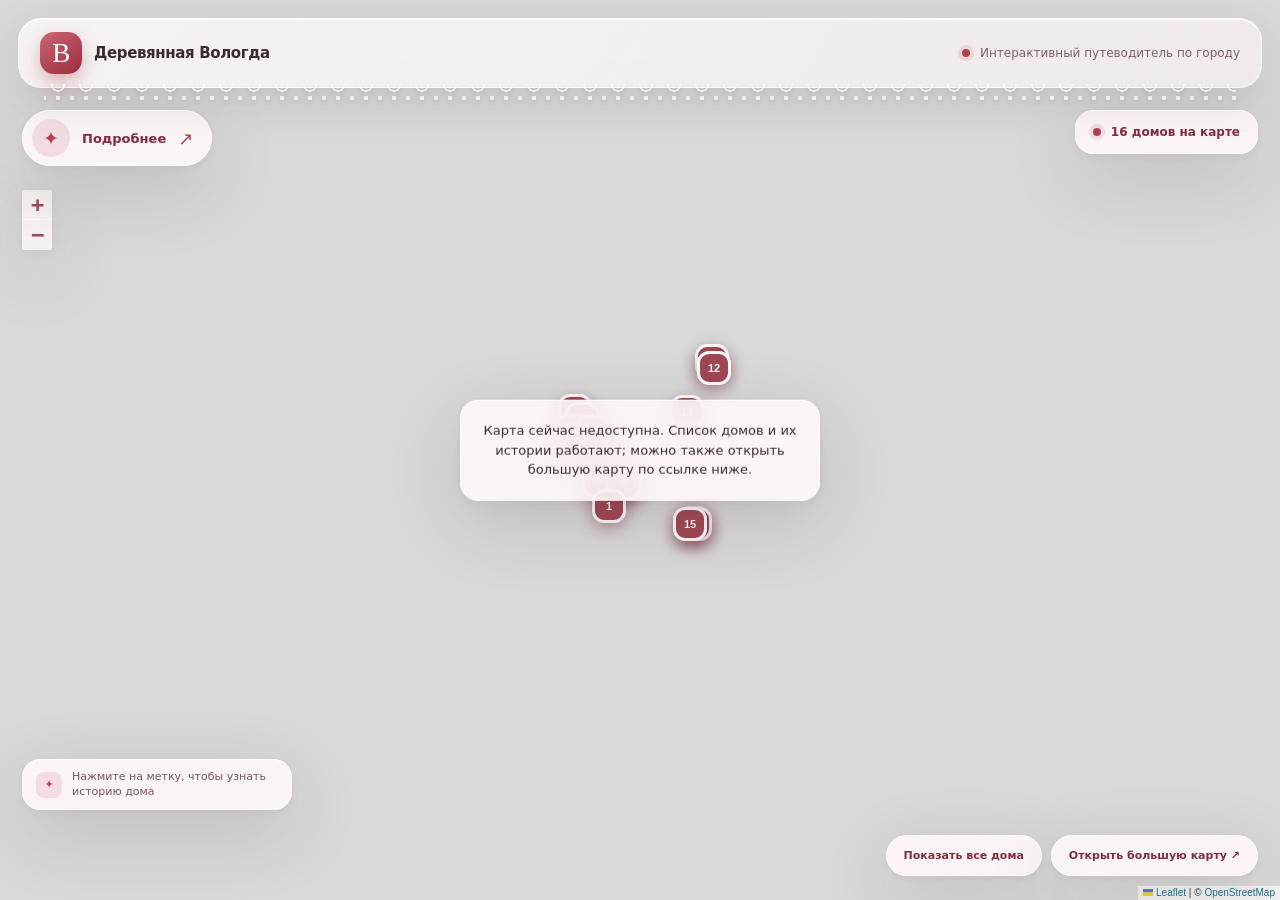
==== index.html @ dd6b36cb "Add index.html" ====
<!doctype html>
<html lang="ru">
<head>
  <meta charset="utf-8">
  <meta name="viewport" content="width=device-width, initial-scale=1">
  <meta name="theme-color" content="#f8eeee">
  <meta name="description" content="Интерактивная карта деревянных домов Вологды с историями и уличными панорамами.">
  <title>Деревянная Вологда — карта домов</title>
  <link rel="stylesheet" href="assets/leaflet.css">
  <link rel="stylesheet" href="styles.css">
  <script src="assets/leaflet.js" defer></script>
  <script src="app.js" defer></script>
</head>
<body>
  <header class="site-header">
    <div class="brand"><span class="brand-symbol" aria-hidden="true">В</span><span>Деревянная Вологда</span></div>
    <div class="header-note"><span class="header-dot"></span> Интерактивный путеводитель по городу</div>
  </header>

  <main class="content">
    <aside class="sidebar" id="sidebar" aria-hidden="true" inert>
      <button class="sidebar-close" id="sidebar-close" type="button" aria-label="Закрыть панель">×</button>
      <div class="sidebar-top">
        <p class="eyebrow"><span class="eyebrow-line"></span> Атлас деревянной архитектуры <span class="edition">01 / Вологда</span></p>
        <h1>Город, который <em>помнит.</em></h1>
        <p class="intro">Резные фасады, тихие улицы и истории за дверями. Исследуйте деревянную Вологду в своём темпе.</p>
        <div class="hero-stats"><div><strong>16</strong><span>зданий</span></div><div><strong id="street-count">0</strong><span>улиц</span></div><div><strong>1</strong><span>город</span></div></div>
        <div class="controls-caption">Найдите место</div>
        <div class="search-wrap">
          <label class="sr-only" for="house-search">Поиск по дому или адресу</label>
          <svg aria-hidden="true" viewBox="0 0 24 24" width="19" height="19"><circle cx="10.8" cy="10.8" r="6.5"/><path d="m16 16 4.5 4.5"/></svg>
          <input id="house-search" type="search" placeholder="Найти дом или улицу" autocomplete="off">
          <kbd>/</kbd>
        </div>
        <div class="filter-row">
          <label class="sr-only" for="street-filter">Фильтр по улице</label>
          <select id="street-filter"><option value="">Все улицы</option></select>
        </div>
        <div class="view-tabs" role="group" aria-label="Показать дома">
          <button id="filter-all" class="view-tab active" type="button" aria-pressed="true">Все дома</button>
          <button id="filter-favorites" class="view-tab" type="button" aria-pressed="false">♡ Избранное <span id="favorite-count">0</span></button>
        </div>
      </div>
      <div class="list-heading"><span>Исследуйте дома</span><span id="house-count">16</span></div>
      <div class="house-list" id="house-list" aria-label="Список деревянных домов"></div>
      <p class="empty-state" id="empty-state" hidden>Ничего не найдено. Измените запрос или фильтры.</p>
      <div class="sidebar-footer"><p>Подборка известных деревянных зданий, а не полный реестр городской застройки. Адреса и истории — по <a href="https://turvologda.ru/museums-and-display-facilities/44/" target="_blank" rel="noopener noreferrer">турпорталу Вологды</a> и другим источникам в карточках домов.</p></div>
    </aside>

    <section class="map-region" aria-label="Карта деревянных домов Вологды">
      <div class="map" id="map"></div>
      <button class="details-toggle" id="details-toggle" type="button" aria-controls="sidebar" aria-expanded="false"><span class="toggle-icon" aria-hidden="true">✦</span><span>Подробнее</span><span class="toggle-arrow" aria-hidden="true">↗</span></button>
      <div class="map-title"><span class="map-title-dot"></span><span id="map-count">16 домов на карте</span></div>
      <div class="map-legend"><span class="legend-mark">✦</span><span>Нажмите на метку, чтобы узнать историю дома</span></div>
      <div class="map-actions">
        <button id="show-all" type="button">Показать все дома</button>
        <a id="open-map" href="https://www.openstreetmap.org/#map=13/59.2235/39.8855" target="_blank" rel="noopener noreferrer">Открыть большую карту ↗</a>
      </div>
      <div class="map-message" id="map-message" role="status" hidden>Карта сейчас недоступна. Список домов и их истории работают; можно также открыть большую карту по ссылке ниже.</div>
    </section>
  </main>

  <dialog class="detail-dialog" id="house-dialog" aria-labelledby="dialog-title">
    <div class="dialog-head">
      <div><p class="dialog-kicker">Деревянная Вологда</p><h2 class="dialog-title" id="dialog-title"></h2><p class="dialog-address" id="dialog-address"></p></div>
      <button class="dialog-close" id="dialog-close" type="button" aria-label="Закрыть окно">×</button>
    </div>
    <iframe class="panorama" id="panorama" title="Уличная панорама рядом с домом"></iframe>
    <div class="dialog-content">
      <p id="dialog-description"></p>
      <button id="dialog-favorite" class="dialog-favorite" type="button" aria-pressed="false">♡ Сохранить в избранное</button>
      <div class="dialog-links"><a id="panorama-link" href="#" target="_blank" rel="noopener noreferrer">Панорама в Яндекс Картах ↗</a><a id="source-link" href="#" target="_blank" rel="noopener noreferrer">Источник информации ↗</a></div>
      <p class="dialog-hint">Панорама показывает ближайшую доступную точку съёмки. Дом может находиться рядом или вне кадра.</p>
    </div>
  </dialog>
</body>
</html>
---- assets/leaflet.css ----
/* required styles */

.leaflet-pane,
.leaflet-tile,
.leaflet-marker-icon,
.leaflet-marker-shadow,
.leaflet-tile-container,
.leaflet-pane > svg,
.leaflet-pane > canvas,
.leaflet-zoom-box,
.leaflet-image-layer,
.leaflet-layer {
	position: absolute;
	left: 0;
	top: 0;
	}
.leaflet-container {
	overflow: hidden;
	}
.leaflet-tile,
.leaflet-marker-icon,
.leaflet-marker-shadow {
	-webkit-user-select: none;
	   -moz-user-select: none;
	        user-select: none;
	  -webkit-user-drag: none;
	}
/* Prevents IE11 from highlighting tiles in blue */
.leaflet-tile::selection {
	background: transparent;
}
/* Safari renders non-retina tile on retina better with this, but Chrome is worse */
.leaflet-safari .leaflet-tile {
	image-rendering: -webkit-optimize-contrast;
	}
/* hack that prevents hw layers "stretching" when loading new tiles */
.leaflet-safari .leaflet-tile-container {
	width: 1600px;
	height: 1600px;
	-webkit-transform-origin: 0 0;
	}
.leaflet-marker-icon,
.leaflet-marker-shadow {
	display: block;
	}
/* .leaflet-container svg: reset svg max-width decleration shipped in Joomla! (joomla.org) 3.x */
/* .leaflet-container img: map is broken in FF if you have max-width: 100% on tiles */
.leaflet-container .leaflet-overlay-pane svg {
	max-width: none !important;
	max-height: none !important;
	}
.leaflet-container .leaflet-marker-pane img,
.leaflet-container .leaflet-shadow-pane img,
.leaflet-container .leaflet-tile-pane img,
.leaflet-container img.leaflet-image-layer,
.leaflet-container .leaflet-tile {
	max-width: none !important;
	max-height: none !important;
	width: auto;
	padding: 0;
	}

.leaflet-container img.leaflet-tile {
	/* See: https://bugs.chromium.org/p/chromium/issues/detail?id=600120 */
	mix-blend-mode: plus-lighter;
}

.leaflet-container.leaflet-touch-zoom {
	-ms-touch-action: pan-x pan-y;
	touch-action: pan-x pan-y;
	}
.leaflet-container.leaflet-touch-drag {
	-ms-touch-action: pinch-zoom;
	/* Fallback for FF which doesn't support pinch-zoom */
	touch-action: none;
	touch-action: pinch-zoom;
}
.leaflet-container.leaflet-touch-drag.leaflet-touch-zoom {
	-ms-touch-action: none;
	touch-action: none;
}
.leaflet-container {
	-webkit-tap-highlight-color: transparent;
}
.leaflet-container a {
	-webkit-tap-highlight-color: rgba(51, 181, 229, 0.4);
}
.leaflet-tile {
	filter: inherit;
	visibility: hidden;
	}
.leaflet-tile-loaded {
	visibility: inherit;
	}
.leaflet-zoom-box {
	width: 0;
	height: 0;
	-moz-box-sizing: border-box;
	     box-sizing: border-box;
	z-index: 800;
	}
/* workaround for https://bugzilla.mozilla.org/show_bug.cgi?id=888319 */
.leaflet-overlay-pane svg {
	-moz-user-select: none;
	}

.leaflet-pane         { z-index: 400; }

.leaflet-tile-pane    { z-index: 200; }
.leaflet-overlay-pane { z-index: 400; }
.leaflet-shadow-pane  { z-index: 500; }
.leaflet-marker-pane  { z-index: 600; }
.leaflet-tooltip-pane   { z-index: 650; }
.leaflet-popup-pane   { z-index: 700; }

.leaflet-map-pane canvas { z-index: 100; }
.leaflet-map-pane svg    { z-index: 200; }

.leaflet-vml-shape {
	width: 1px;
	height: 1px;
	}
.lvml {
	behavior: url(#default#VML);
	display: inline-block;
	position: absolute;
	}


/* control positioning */

.leaflet-control {
	position: relative;
	z-index: 800;
	pointer-events: visiblePainted; /* IE 9-10 doesn't have auto */
	pointer-events: auto;
	}
.leaflet-top,
.leaflet-bottom {
	position: absolute;
	z-index: 1000;
	pointer-events: none;
	}
.leaflet-top {
	top: 0;
	}
.leaflet-right {
	right: 0;
	}
.leaflet-bottom {
	bottom: 0;
	}
.leaflet-left {
	left: 0;
	}
.leaflet-control {
	float: left;
	clear: both;
	}
.leaflet-right .leaflet-control {
	float: right;
	}
.leaflet-top .leaflet-control {
	margin-top: 10px;
	}
.leaflet-bottom .leaflet-control {
	margin-bottom: 10px;
	}
.leaflet-left .leaflet-control {
	margin-left: 10px;
	}
.leaflet-right .leaflet-control {
	margin-right: 10px;
	}


/* zoom and fade animations */

.leaflet-fade-anim .leaflet-popup {
	opacity: 0;
	-webkit-transition: opacity 0.2s linear;
	   -moz-transition: opacity 0.2s linear;
	        transition: opacity 0.2s linear;
	}
.leaflet-fade-anim .leaflet-map-pane .leaflet-popup {
	opacity: 1;
	}
.leaflet-zoom-animated {
	-webkit-transform-origin: 0 0;
	    -ms-transform-origin: 0 0;
	        transform-origin: 0 0;
	}
svg.leaflet-zoom-animated {
	will-change: transform;
}

.leaflet-zoom-anim .leaflet-zoom-animated {
	-webkit-transition: -webkit-transform 0.25s cubic-bezier(0,0,0.25,1);
	   -moz-transition:    -moz-transform 0.25s cubic-bezier(0,0,0.25,1);
	        transition:         transform 0.25s cubic-bezier(0,0,0.25,1);
	}
.leaflet-zoom-anim .leaflet-tile,
.leaflet-pan-anim .leaflet-tile {
	-webkit-transition: none;
	   -moz-transition: none;
	        transition: none;
	}

.leaflet-zoom-anim .leaflet-zoom-hide {
	visibility: hidden;
	}


/* cursors */

.leaflet-interactive {
	cursor: pointer;
	}
.leaflet-grab {
	cursor: -webkit-grab;
	cursor:    -moz-grab;
	cursor:         grab;
	}
.leaflet-crosshair,
.leaflet-crosshair .leaflet-interactive {
	cursor: crosshair;
	}
.leaflet-popup-pane,
.leaflet-control {
	cursor: auto;
	}
.leaflet-dragging .leaflet-grab,
.leaflet-dragging .leaflet-grab .leaflet-interactive,
.leaflet-dragging .leaflet-marker-draggable {
	cursor: move;
	cursor: -webkit-grabbing;
	cursor:    -moz-grabbing;
	cursor:         grabbing;
	}

/* marker & overlays interactivity */
.leaflet-marker-icon,
.leaflet-marker-shadow,
.leaflet-image-layer,
.leaflet-pane > svg path,
.leaflet-tile-container {
	pointer-events: none;
	}

.leaflet-marker-icon.leaflet-interactive,
.leaflet-image-layer.leaflet-interactive,
.leaflet-pane > svg path.leaflet-interactive,
svg.leaflet-image-layer.leaflet-interactive path {
	pointer-events: visiblePainted; /* IE 9-10 doesn't have auto */
	pointer-events: auto;
	}

/* visual tweaks */

.leaflet-container {
	background: #ddd;
	outline-offset: 1px;
	}
.leaflet-container a {
	color: #0078A8;
	}
.leaflet-zoom-box {
	border: 2px dotted #38f;
	background: rgba(255,255,255,0.5);
	}


/* general typography */
.leaflet-container {
	font-family: "Helvetica Neue", Arial, Helvetica, sans-serif;
	font-size: 12px;
	font-size: 0.75rem;
	line-height: 1.5;
	}


/* general toolbar styles */

.leaflet-bar {
	box-shadow: 0 1px 5px rgba(0,0,0,0.65);
	border-radius: 4px;
	}
.leaflet-bar a {
	background-color: #fff;
	border-bottom: 1px solid #ccc;
	width: 26px;
	height: 26px;
	line-height: 26px;
	display: block;
	text-align: center;
	text-decoration: none;
	color: black;
	}
.leaflet-bar a,
.leaflet-control-layers-toggle {
	background-position: 50% 50%;
	background-repeat: no-repeat;
	display: block;
	}
.leaflet-bar a:hover,
.leaflet-bar a:focus {
	background-color: #f4f4f4;
	}
.leaflet-bar a:first-child {
	border-top-left-radius: 4px;
	border-top-right-radius: 4px;
	}
.leaflet-bar a:last-child {
	border-bottom-left-radius: 4px;
	border-bottom-right-radius: 4px;
	border-bottom: none;
	}
.leaflet-bar a.leaflet-disabled {
	cursor: default;
	background-color: #f4f4f4;
	color: #bbb;
	}

.leaflet-touch .leaflet-bar a {
	width: 30px;
	height: 30px;
	line-height: 30px;
	}
.leaflet-touch .leaflet-bar a:first-child {
	border-top-left-radius: 2px;
	border-top-right-radius: 2px;
	}
.leaflet-touch .leaflet-bar a:last-child {
	border-bottom-left-radius: 2px;
	border-bottom-right-radius: 2px;
	}

/* zoom control */

.leaflet-control-zoom-in,
.leaflet-control-zoom-out {
	font: bold 18px 'Lucida Console', Monaco, monospace;
	text-indent: 1px;
	}

.leaflet-touch .leaflet-control-zoom-in, .leaflet-touch .leaflet-control-zoom-out  {
	font-size: 22px;
	}


/* layers control */

.leaflet-control-layers {
	box-shadow: 0 1px 5px rgba(0,0,0,0.4);
	background: #fff;
	border-radius: 5px;
	}
.leaflet-control-layers-toggle {
	background-image: url(images/layers.png);
	width: 36px;
	height: 36px;
	}
.leaflet-retina .leaflet-control-layers-toggle {
	background-image: url(images/layers-2x.png);
	background-size: 26px 26px;
	}
.leaflet-touch .leaflet-control-layers-toggle {
	width: 44px;
	height: 44px;
	}
.leaflet-control-layers .leaflet-control-layers-list,
.leaflet-control-layers-expanded .leaflet-control-layers-toggle {
	display: none;
	}
.leaflet-control-layers-expanded .leaflet-control-layers-list {
	display: block;
	position: relative;
	}
.leaflet-control-layers-expanded {
	padding: 6px 10px 6px 6px;
	color: #333;
	background: #fff;
	}
.leaflet-control-layers-scrollbar {
	overflow-y: scroll;
	overflow-x: hidden;
	padding-right: 5px;
	}
.leaflet-control-layers-selector {
	margin-top: 2px;
	position: relative;
	top: 1px;
	}
.leaflet-control-layers label {
	display: block;
	font-size: 13px;
	font-size: 1.08333em;
	}
.leaflet-control-layers-separator {
	height: 0;
	border-top: 1px solid #ddd;
	margin: 5px -10px 5px -6px;
	}

/* Default icon URLs */
.leaflet-default-icon-path { /* used only in path-guessing heuristic, see L.Icon.Default */
	background-image: url(images/marker-icon.png);
	}


/* attribution and scale controls */

.leaflet-container .leaflet-control-attribution {
	background: #fff;
	background: rgba(255, 255, 255, 0.8);
	margin: 0;
	}
.leaflet-control-attribution,
.leaflet-control-scale-line {
	padding: 0 5px;
	color: #333;
	line-height: 1.4;
	}
.leaflet-control-attribution a {
	text-decoration: none;
	}
.leaflet-control-attribution a:hover,
.leaflet-control-attribution a:focus {
	text-decoration: underline;
	}
.leaflet-attribution-flag {
	display: inline !important;
	vertical-align: baseline !important;
	width: 1em;
	height: 0.6669em;
	}
.leaflet-left .leaflet-control-scale {
	margin-left: 5px;
	}
.leaflet-bottom .leaflet-control-scale {
	margin-bottom: 5px;
	}
.leaflet-control-scale-line {
	border: 2px solid #777;
	border-top: none;
	line-height: 1.1;
	padding: 2px 5px 1px;
	white-space: nowrap;
	-moz-box-sizing: border-box;
	     box-sizing: border-box;
	background: rgba(255, 255, 255, 0.8);
	text-shadow: 1px 1px #fff;
	}
.leaflet-control-scale-line:not(:first-child) {
	border-top: 2px solid #777;
	border-bottom: none;
	margin-top: -2px;
	}
.leaflet-control-scale-line:not(:first-child):not(:last-child) {
	border-bottom: 2px solid #777;
	}

.leaflet-touch .leaflet-control-attribution,
.leaflet-touch .leaflet-control-layers,
.leaflet-touch .leaflet-bar {
	box-shadow: none;
	}
.leaflet-touch .leaflet-control-layers,
.leaflet-touch .leaflet-bar {
	border: 2px solid rgba(0,0,0,0.2);
	background-clip: padding-box;
	}


/* popup */

.leaflet-popup {
	position: absolute;
	text-align: center;
	margin-bottom: 20px;
	}
.leaflet-popup-content-wrapper {
	padding: 1px;
	text-align: left;
	border-radius: 12px;
	}
.leaflet-popup-content {
	margin: 13px 24px 13px 20px;
	line-height: 1.3;
	font-size: 13px;
	font-size: 1.08333em;
	min-height: 1px;
	}
.leaflet-popup-content p {
	margin: 17px 0;
	margin: 1.3em 0;
	}
.leaflet-popup-tip-container {
	width: 40px;
	height: 20px;
	position: absolute;
	left: 50%;
	margin-top: -1px;
	margin-left: -20px;
	overflow: hidden;
	pointer-events: none;
	}
.leaflet-popup-tip {
	width: 17px;
	height: 17px;
	padding: 1px;

	margin: -10px auto 0;
	pointer-events: auto;

	-webkit-transform: rotate(45deg);
	   -moz-transform: rotate(45deg);
	    -ms-transform: rotate(45deg);
	        transform: rotate(45deg);
	}
.leaflet-popup-content-wrapper,
.leaflet-popup-tip {
	background: white;
	color: #333;
	box-shadow: 0 3px 14px rgba(0,0,0,0.4);
	}
.leaflet-container a.leaflet-popup-close-button {
	position: absolute;
	top: 0;
	right: 0;
	border: none;
	text-align: center;
	width: 24px;
	height: 24px;
	font: 16px/24px Tahoma, Verdana, sans-serif;
	color: #757575;
	text-decoration: none;
	background: transparent;
	}
.leaflet-container a.leaflet-popup-close-button:hover,
.leaflet-container a.leaflet-popup-close-button:focus {
	color: #585858;
	}
.leaflet-popup-scrolled {
	overflow: auto;
	}

.leaflet-oldie .leaflet-popup-content-wrapper {
	-ms-zoom: 1;
	}
.leaflet-oldie .leaflet-popup-tip {
	width: 24px;
	margin: 0 auto;

	-ms-filter: "progid:DXImageTransform.Microsoft.Matrix(M11=0.70710678, M12=0.70710678, M21=-0.70710678, M22=0.70710678)";
	filter: progid:DXImageTransform.Microsoft.Matrix(M11=0.70710678, M12=0.70710678, M21=-0.70710678, M22=0.70710678);
	}

.leaflet-oldie .leaflet-control-zoom,
.leaflet-oldie .leaflet-control-layers,
.leaflet-oldie .leaflet-popup-content-wrapper,
.leaflet-oldie .leaflet-popup-tip {
	border: 1px solid #999;
	}


/* div icon */

.leaflet-div-icon {
	background: #fff;
	border: 1px solid #666;
	}


/* Tooltip */
/* Base styles for the element that has a tooltip */
.leaflet-tooltip {
	position: absolute;
	padding: 6px;
	background-color: #fff;
	border: 1px solid #fff;
	border-radius: 3px;
	color: #222;
	white-space: nowrap;
	-webkit-user-select: none;
	-moz-user-select: none;
	-ms-user-select: none;
	user-select: none;
	pointer-events: none;
	box-shadow: 0 1px 3px rgba(0,0,0,0.4);
	}
.leaflet-tooltip.leaflet-interactive {
	cursor: pointer;
	pointer-events: auto;
	}
.leaflet-tooltip-top:before,
.leaflet-tooltip-bottom:before,
.leaflet-tooltip-left:before,
.leaflet-tooltip-right:before {
	position: absolute;
	pointer-events: none;
	border: 6px solid transparent;
	background: transparent;
	content: "";
	}

/* Directions */

.leaflet-tooltip-bottom {
	margin-top: 6px;
}
.leaflet-tooltip-top {
	margin-top: -6px;
}
.leaflet-tooltip-bottom:before,
.leaflet-tooltip-top:before {
	left: 50%;
	margin-left: -6px;
	}
.leaflet-tooltip-top:before {
	bottom: 0;
	margin-bottom: -12px;
	border-top-color: #fff;
	}
.leaflet-tooltip-bottom:before {
	top: 0;
	margin-top: -12px;
	margin-left: -6px;
	border-bottom-color: #fff;
	}
.leaflet-tooltip-left {
	margin-left: -6px;
}
.leaflet-tooltip-right {
	margin-left: 6px;
}
.leaflet-tooltip-left:before,
.leaflet-tooltip-right:before {
	top: 50%;
	margin-top: -6px;
	}
.leaflet-tooltip-left:before {
	right: 0;
	margin-right: -12px;
	border-left-color: #fff;
	}
.leaflet-tooltip-right:before {
	left: 0;
	margin-left: -12px;
	border-right-color: #fff;
	}

/* Printing */

@media print {
	/* Prevent printers from removing background-images of controls. */
	.leaflet-control {
		-webkit-print-color-adjust: exact;
		print-color-adjust: exact;
		}
	}
---- styles.css ----
:root{--red:#b43f50;--red-dark:#842c3d;--ink:#392b31;--muted:#806e73;--line:#ead9dd;--glass:#fffaf9db;--shadow:0 22px 70px #512b3630,0 2px 12px #512b3610}
*{box-sizing:border-box}
html,body{width:100%;min-height:100%;margin:0}
body{overflow:hidden;background:#f5ecec;color:var(--ink);font-family:Inter,ui-sans-serif,system-ui,-apple-system,"Segoe UI",sans-serif}
button,input,select{font:inherit}button{cursor:pointer}a{color:inherit}
.sr-only{position:absolute;width:1px;height:1px;padding:0;margin:-1px;overflow:hidden;clip:rect(0,0,0,0);white-space:nowrap;border:0}
button:focus-visible,a:focus-visible,select:focus-visible{outline:3px solid #d77887;outline-offset:3px}
.site-header{position:absolute;z-index:1100;top:18px;left:18px;right:18px;height:70px;display:flex;align-items:center;justify-content:space-between;gap:16px;padding:0 21px;border:1px solid #ffffffb8;border-radius:23px;background:linear-gradient(125deg,#fffafac4,#fff5f59c);box-shadow:0 14px 44px #512b3624,inset 0 1px #ffffffc9;backdrop-filter:blur(22px) saturate(140%);-webkit-backdrop-filter:blur(22px) saturate(140%)}
.site-header::after{content:"";position:absolute;left:25px;right:25px;bottom:-14px;height:17px;pointer-events:none;opacity:.9;background-image:radial-gradient(circle at 14px 1px,transparent 5px,#fffafad9 5.5px 6.5px,transparent 7px),radial-gradient(circle at 0 14px,#fffafad9 2px,transparent 2.5px),radial-gradient(circle at 14px 14px,#fffafad9 2px,transparent 2.5px),radial-gradient(circle at 28px 14px,#fffafad9 2px,transparent 2.5px);background-size:28px 17px;filter:drop-shadow(0 2px 2px #70374330)}
.brand{display:flex;align-items:center;gap:12px;min-width:0;font-size:15px;font-weight:800;letter-spacing:-.025em;white-space:nowrap}
.brand-symbol{width:42px;height:42px;flex:none;display:grid;place-items:center;border-radius:14px;background:linear-gradient(145deg,#cf6573,#992c40);box-shadow:0 8px 18px #aa43545c;color:#fff;font:27px Georgia,serif}
.header-note{display:flex;align-items:center;gap:10px;color:#786269;font-size:12px}.header-dot,.map-title-dot{width:8px;height:8px;flex:none;display:inline-block;border-radius:50%;background:var(--red);box-shadow:0 0 0 4px #bf536326}
.content{position:relative;width:100%;height:100dvh;min-height:420px}
.map-region{position:absolute;inset:0;overflow:hidden;background:#efe4e2}.map{width:100%;height:100%;filter:saturate(.8) contrast(.96)}
.sidebar{position:absolute;z-index:1050;top:106px;bottom:18px;left:18px;width:min(440px,calc(100vw - 36px));display:block;overflow-y:auto;overscroll-behavior:contain;border:1px solid #fff;border-radius:31px;background:var(--glass);box-shadow:var(--shadow);backdrop-filter:blur(30px) saturate(150%);-webkit-backdrop-filter:blur(30px) saturate(150%);transform:translateX(calc(-100% - 32px)) scale(.96);transform-origin:left center;opacity:0;visibility:hidden;pointer-events:none;transition:transform .38s cubic-bezier(.2,.8,.2,1),opacity .3s,visibility .3s}
.sidebar.is-open{transform:none;opacity:1;visibility:visible;pointer-events:auto}.sidebar::-webkit-scrollbar{width:7px}.sidebar::-webkit-scrollbar-thumb{border-radius:8px;background:#cb9ca5}
.sidebar-close{position:absolute;z-index:2;top:17px;right:17px;width:38px;height:38px;display:grid;place-items:center;border:1px solid #eed7db;border-radius:50%;background:#fff7f8;color:var(--red-dark);font-size:25px;line-height:1}
.sidebar-top{padding:32px 26px 18px}.eyebrow{display:flex;align-items:center;gap:8px;margin:0 45px 18px 0;color:var(--red);font-size:10px;font-weight:800;letter-spacing:.11em;text-transform:uppercase}.eyebrow-line{width:18px;height:1px;flex:none;background:currentColor}.edition{margin-left:auto;color:#a58a8e;white-space:nowrap}
h1{max-width:390px;margin:0;color:#4f3039;font:500 clamp(42px,3.3vw,55px)/1.01 Georgia,"Times New Roman",serif;letter-spacing:-.055em}h1 em{display:block;color:var(--red);font-weight:400}
.intro{max-width:355px;margin:16px 0 18px;color:var(--muted);font-size:13px;line-height:1.65}
.hero-stats{display:flex;gap:8px;margin:0 0 22px;padding:15px 0;border-top:1px solid var(--line);border-bottom:1px solid var(--line)}.hero-stats>div{flex:1;display:flex;align-items:baseline;gap:6px}.hero-stats strong{color:#5e3742;font:28px Georgia,serif}.hero-stats span{color:var(--muted);font-size:10px}
.controls-caption{margin-bottom:9px;color:var(--red);font-size:10px;font-weight:800;letter-spacing:.14em;text-transform:uppercase}
.search-wrap{height:47px;display:flex;align-items:center;gap:10px;padding:0 13px;border:1px solid #e9d9dc;border-radius:13px;background:#fff9f9;transition:border-color .2s,box-shadow .2s}.search-wrap:focus-within{border-color:#ce8995;box-shadow:0 0 0 4px #bd52631c}.search-wrap svg{fill:none;stroke:#a46671;stroke-width:1.8}.search-wrap input{flex:1;min-width:0;border:0;outline:0;background:transparent;color:var(--ink);font-size:13px}.search-wrap input::placeholder{color:#a89599}.search-wrap kbd{padding:3px 6px;border:1px solid #eadde0;border-radius:5px;background:#fff;color:#ad969b;font-size:11px}
.filter-row{margin-top:9px}.filter-row select{width:100%;height:43px;padding:0 12px;border:1px solid #e9d9dc;border-radius:12px;background:#fff9f9;color:var(--ink);font-size:12px}
.view-tabs{display:flex;gap:4px;margin-top:14px;padding:4px;border:1px solid #f1dfe2;border-radius:13px;background:#f4e7e9}.view-tab{flex:1;min-height:37px;border:0;border-radius:9px;background:transparent;color:#8b7379;font-size:11px;font-weight:800}.view-tab.active{background:#fffafa;color:var(--red-dark);box-shadow:0 3px 12px #76354018}.view-tab span{margin-left:3px}
.list-heading{display:flex;align-items:center;justify-content:space-between;padding:17px 26px 12px;border-top:1px solid var(--line);color:var(--red);font-size:10px;font-weight:800;letter-spacing:.12em;text-transform:uppercase}.list-heading #house-count{padding:5px 9px;border-radius:8px;background:#f3dce1;color:var(--red-dark);letter-spacing:0}
.house-list{display:grid;gap:8px;padding:0 16px 16px}.house-row{position:relative;min-width:0}.house-row[hidden],.empty-state[hidden]{display:none}.house-button{width:100%;min-height:72px;display:flex;align-items:center;gap:12px;padding:10px 50px 10px 12px;border:1px solid #efdee1;border-radius:16px;background:#fffafa;text-align:left;color:var(--ink);box-shadow:0 4px 12px #7137480a}.house-button:hover,.house-button:focus-visible,.house-button.active{border-color:#d998a3;background:#fff0f2;box-shadow:0 10px 22px #843b481c;transform:translateY(-2px)}.number{width:34px;height:34px;flex:none;display:grid;place-items:center;border-radius:10px;background:#f2dce1;color:var(--red-dark);font-size:11px;font-weight:800}.house-button.active .number{background:var(--red);color:#fff}.house-copy{min-width:0}.house-name{display:block;font-size:13px;font-weight:750;line-height:1.3}.house-address{display:block;margin-top:4px;color:var(--muted);font-size:11px}.house-arrow{display:none}
.favorite-button{position:absolute;right:11px;top:50%;width:34px;height:34px;display:grid;place-items:center;transform:translateY(-50%);border:0;border-radius:9px;background:transparent;color:#baa1a6;font-size:23px;line-height:1}.favorite-button:hover,.favorite-button:focus-visible{background:#f9e4e8;color:var(--red)}.favorite-button[aria-pressed="true"]{color:var(--red)}
.empty-state{margin:8px 26px 22px;color:var(--muted);font-size:13px;line-height:1.5}.sidebar-footer{padding:14px 26px 20px;border-top:1px solid var(--line)}.sidebar-footer p{margin:0;color:#947f84;font-size:10px;line-height:1.5}.sidebar-footer a{color:var(--red-dark)}
.details-toggle,.map-title,.map-legend,.map-actions button,.map-actions a,.map-message{border:1px solid #fff;border-radius:18px;background:var(--glass);box-shadow:var(--shadow);backdrop-filter:blur(20px);-webkit-backdrop-filter:blur(20px)}
.details-toggle{position:absolute;z-index:1000;top:110px;left:22px;min-height:56px;display:flex;align-items:center;gap:12px;padding:8px 18px 8px 9px;border-radius:999px;color:var(--red-dark);font-size:13px;font-weight:800}.toggle-icon{width:38px;height:38px;display:grid;place-items:center;border-radius:50%;background:#f3dce1;color:var(--red);font-size:19px}.toggle-arrow{color:var(--red);font-size:18px;font-weight:400}.sidebar.is-open~.map-region .details-toggle{opacity:0;pointer-events:none}
.map-title{position:absolute;z-index:1000;top:110px;right:22px;display:flex;align-items:center;gap:10px;padding:14px 17px;color:var(--red-dark);font-size:12px;font-weight:800;pointer-events:none}
.map-legend{position:absolute;z-index:1000;bottom:90px;left:22px;max-width:270px;display:flex;align-items:center;gap:10px;padding:10px 13px;color:#74565f;font-size:11px;line-height:1.3;pointer-events:none}.legend-mark{width:26px;height:26px;flex:none;display:grid;place-items:center;border-radius:8px;background:#f4dde2;color:var(--red)}
.map-actions{position:absolute;z-index:1000;right:22px;bottom:24px;display:flex;gap:9px}.map-actions button,.map-actions a{padding:13px 17px;border-radius:999px;color:var(--red-dark);font-size:11px;font-weight:800;text-align:center;text-decoration:none}.map-actions button:hover,.map-actions a:hover,.details-toggle:hover{background:#fff;transform:translateY(-3px)}
.map-message{position:absolute;z-index:1001;top:50%;left:50%;width:min(360px,calc(100% - 36px));padding:20px;transform:translate(-50%,-50%);color:var(--ink);font-size:13px;line-height:1.5;text-align:center}.map-message[hidden]{display:none}
.leaflet-div-icon.house-icon{border:0;background:transparent}.map-pin{width:34px;height:34px;display:grid;place-items:center;border:3px solid #fff;border-radius:12px;background:var(--red);box-shadow:0 5px 15px #8126386b;color:#fff;font:800 11px Arial,sans-serif}.map-pin:hover{transform:scale(1.15)}.map-pin.selected{background:#722a3a;box-shadow:0 0 0 5px #c7506550,0 5px 15px #8126386b}
.leaflet-control-zoom{margin-top:190px!important;margin-left:22px!important;border:0!important;box-shadow:var(--shadow)!important}.leaflet-control-zoom a{border-color:#fff!important;background:#fffafae8!important;color:var(--red)!important}.leaflet-control-attribution{font-size:10px!important}
.detail-dialog{width:min(940px,calc(100vw - 30px));max-height:calc(100dvh - 30px);padding:0;overflow:auto;border:1px solid #fff;border-radius:27px;background:#fffafaf2;color:var(--ink);box-shadow:0 35px 100px #3f1e2a70;backdrop-filter:blur(22px)}.detail-dialog::backdrop{background:#38212a9c;backdrop-filter:blur(5px)}.dialog-head{display:flex;justify-content:space-between;gap:20px;align-items:start;padding:25px 28px 18px}.dialog-kicker{margin:0 0 7px;color:var(--red);font-size:10px;font-weight:800;letter-spacing:.16em;text-transform:uppercase}.dialog-title{margin:0;color:#54313b;font:500 clamp(27px,3vw,39px)/1.1 Georgia,serif}.dialog-address{margin:7px 0 0;color:var(--muted);font-size:12px}.dialog-close{width:38px;height:38px;flex:none;display:grid;place-items:center;border:0;border-radius:50%;background:#f5e0e4;color:var(--red-dark);font-size:25px;line-height:1}.panorama{display:block;width:100%;height:min(48vh,470px);min-height:220px;border:0;background:#f0e5e4}.dialog-content{padding:20px 28px 26px}.dialog-content>p:first-child{margin:0 0 15px;color:var(--ink);font-size:15px;line-height:1.6}.dialog-favorite{margin:0 0 18px;padding:10px 14px;border:1px solid #e8c8ce;border-radius:10px;background:#fff0f2;color:var(--red-dark);font-size:12px;font-weight:800}.dialog-favorite[aria-pressed="true"]{background:#f4dbe0}.dialog-links{display:flex;flex-wrap:wrap;gap:12px 20px}.dialog-links a{color:var(--red-dark);font-size:12px;font-weight:800}.dialog-hint{margin:14px 0 0;color:var(--muted);font-size:11px;line-height:1.5}
.details-toggle,.sidebar-close,.dialog-close,.view-tab,.favorite-button,.dialog-favorite,.map-actions button,.map-actions a,.house-button,.map-pin,.leaflet-control-zoom a{transition:transform .24s cubic-bezier(.2,.8,.2,1),background-color .24s,border-color .24s,color .24s,box-shadow .24s,opacity .24s}.sidebar-close:hover,.dialog-close:hover{background:#efd1d7;transform:scale(1.07)}.view-tab:hover,.dialog-favorite:hover{background:#fce9ec}.details-toggle:active,.sidebar-close:active,.dialog-close:active,.view-tab:active,.dialog-favorite:active,.map-actions button:active,.map-actions a:active,.house-button:active{transform:scale(.97)}.favorite-button:active{transform:translateY(-50%) scale(.88)}
@media(max-width:900px){.header-note,.map-legend{display:none}}
@media(max-width:600px){.site-header{top:10px;left:10px;right:10px;height:60px;padding:0 13px;border-radius:19px}.brand{font-size:12px}.brand-symbol{width:36px;height:36px;font-size:22px}.sidebar{top:82px;bottom:10px;left:10px;width:calc(100vw - 20px);border-radius:25px}.sidebar-top{padding:26px 20px 14px}.sidebar-close{top:13px;right:13px}.eyebrow{margin-right:38px}.edition{display:none}h1{font-size:45px}.list-heading{padding:14px 20px 11px}.house-list{padding:0 12px 14px}.sidebar-footer{padding:13px 20px 18px}.details-toggle{top:84px;left:12px;min-height:48px;gap:8px;padding:6px 13px 6px 6px}.toggle-icon{width:34px;height:34px}.map-title{top:84px;right:12px;padding:11px 13px;font-size:10px}.map-actions{right:12px;left:12px;bottom:18px}.map-actions button,.map-actions a{flex:1;padding:11px 8px;font-size:10px}.leaflet-control-zoom{margin-top:160px!important;margin-left:12px!important}.dialog-head{padding:18px}.dialog-content{padding:18px}.panorama{height:38vh}}
@media(max-width:390px){.map-title{top:145px}.leaflet-control-zoom{margin-top:210px!important}.hero-stats{gap:2px}.hero-stats strong{font-size:24px}}
@media(max-height:620px){.sidebar-top{padding-top:20px}.intro{margin:10px 0}.hero-stats{margin-bottom:13px;padding:9px 0}.list-heading{padding-top:12px}}
@media(prefers-reduced-motion:reduce){*,*::before,*::after{scroll-behavior:auto!important;transition-duration:.01ms!important;animation-duration:.01ms!important}}
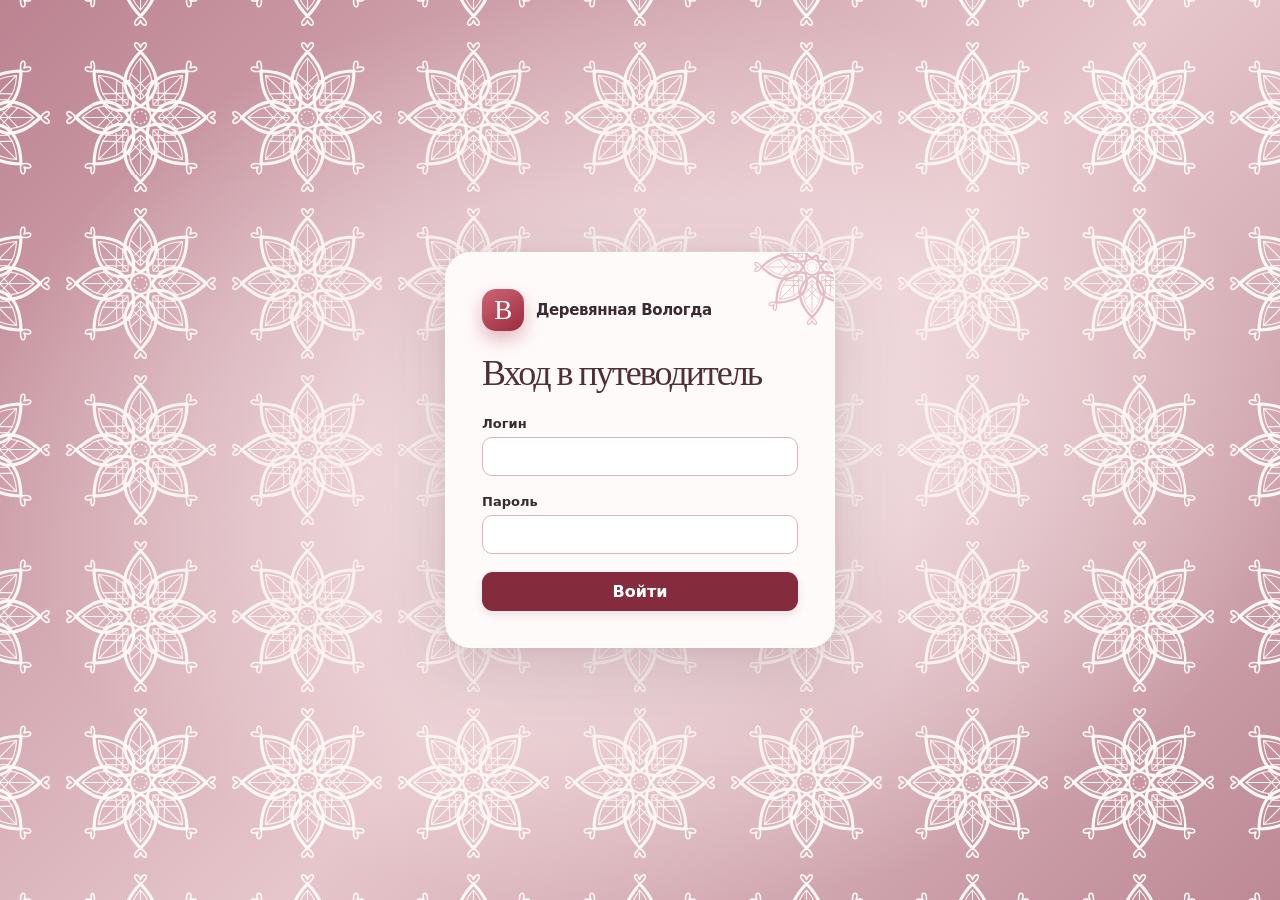
==== commit b9fe2717: "Update map interactions and animated login screen" ====
--- a/index.html
+++ b/index.html
@@ -11,10 +11,21 @@
   <script src="assets/leaflet.js" defer></script>
   <script src="app.js" defer></script>
 </head>
-<body>
+<body class="locked">
+  <section class="login-screen" aria-labelledby="login-title">
+    <form class="login-card" id="login-form">
+      <div class="brand"><span class="brand-symbol" aria-hidden="true">В</span>Деревянная Вологда</div>
+      <h1 id="login-title">Вход в путеводитель</h1>
+      <label>Логин<span class="login-field"><input id="login-name" autocomplete="username" required autocapitalize="none" spellcheck="false"></span></label>
+      <label>Пароль<span class="login-field"><input id="login-password" type="password" autocomplete="current-password" required></span></label>
+      <p id="login-error" role="alert"></p>
+      <button type="submit">Войти</button>
+    </form>
+  </section>
   <header class="site-header">
     <div class="brand"><span class="brand-symbol" aria-hidden="true">В</span><span>Деревянная Вологда</span></div>
     <div class="header-note"><span class="header-dot"></span> Интерактивный путеводитель по городу</div>
+    <button type="button" id="logout">Выйти</button>
   </header>
 
   <main class="content">
--- a/styles.css
+++ b/styles.css
@@ -1,5 +1,70 @@
 :root{--red:#b43f50;--red-dark:#842c3d;--ink:#392b31;--muted:#806e73;--line:#ead9dd;--glass:#fffaf9db;--shadow:0 22px 70px #512b3630,0 2px 12px #512b3610}
 *{box-sizing:border-box}
+.login-screen, .locked > :is(.site-header,.content) { display:none; }
+:is(.locked,.switching-screen) .login-screen {
+  position:fixed; inset:0; z-index:1200;
+  --lace-tile:clamp(118px,13vw,190px);
+  display:grid; place-items:safe center; height:100dvh; overflow:auto; padding:20px;
+  background:radial-gradient(ellipse at center,#f7e8ea 3%,transparent 72%),
+    url("assets/login-lace.svg") center / var(--lace-tile) var(--lace-tile) repeat,
+    linear-gradient(135deg,#bc8391,#e6c6cb 54%,#bd8995);
+}
+@media (prefers-reduced-motion:no-preference) {
+  :is(.locked,.switching-screen) .login-screen { animation:lace-drift 32s linear infinite; }
+  @keyframes lace-drift {
+    from { background-position:center,center,center; }
+    to {
+      background-position:center,
+        calc(50% - var(--lace-tile) * 2) calc(50% - var(--lace-tile)),center;
+    }
+  }
+}
+.login-card {
+  display:grid; gap:18px; width:min(100%,390px); padding:clamp(22px,6vw,36px);
+  position:relative; overflow:hidden;
+  border:1px solid white; border-radius:26px; background:#fffafa; box-shadow:var(--shadow);
+}
+.login-card::before {
+  content:""; position:absolute; top:-50px; right:-42px; width:128px; height:128px;
+  background:#e3bcc5; mask:url("assets/login-lace.svg") center / contain no-repeat;
+  pointer-events:none;
+}
+.login-card > * { position:relative; }
+.login-card h1 { font-size:36px; margin:6px 0; }
+.login-card label { display:grid; gap:6px; font-size:13px; font-weight:650; }
+.login-field { display:block; position:relative; }
+.login-card input {
+  display:block; width:100%; padding:11px; border:1px solid #d6b6bd; border-radius:10px;
+  color:var(--ink); outline:2px solid transparent; outline-offset:2px;
+  transition:border-color .65s ease, outline-color .65s ease, box-shadow .65s ease;
+}
+.login-card input:focus {
+  border-color:var(--red); outline-color:var(--red-dark);
+  box-shadow:0 0 0 6px #b43f5014;
+}
+.login-field::after {
+  content:""; position:absolute; bottom:-4px; right:15px; width:62px; height:9px;
+  border-radius:6px; pointer-events:none; background:#fffafa url("assets/field-lace.svg") center / 20px 9px repeat-x;
+  opacity:0; transition:opacity .7s ease;
+}
+.login-field:focus-within::after { opacity:1; }
+.login-card button, #logout { padding:10px 16px; border:0; border-radius:11px; font-weight:700; }
+.login-card button {
+  background:var(--red-dark); color:white;
+  box-shadow:0 3px 9px #68243824;
+  transition:transform .2s ease-out,box-shadow .22s,background-color .22s;
+}
+.login-card button:is(:hover,:focus-visible) {
+  background:#923449;
+  box-shadow:inset 0 0 8px #ffffff65,0 0 0 2px white,0 0 15px 5px white,0 5px 22px 6px #a75c704d;
+}
+@media (prefers-reduced-motion:no-preference) {
+  .login-card button:is(:hover,:focus-visible) { transform:scale(1.04); }
+  .login-card button:active { transform:scale(.99); }
+}
+#logout { background:#f4dde2; color:var(--red-dark); }
+#login-error { margin:0; font-size:13px; color:var(--red-dark); }
+#login-error:empty { display:none; }
 html,body{width:100%;min-height:100%;margin:0}
 body{overflow:hidden;background:#f5ecec;color:var(--ink);font-family:Inter,ui-sans-serif,system-ui,-apple-system,"Segoe UI",sans-serif}
 button,input,select{font:inherit}button{cursor:pointer}a{color:inherit}
@@ -42,3 +107,74 @@
 @media(max-width:390px){.map-title{top:145px}.leaflet-control-zoom{margin-top:210px!important}.hero-stats{gap:2px}.hero-stats strong{font-size:24px}}
 @media(max-height:620px){.sidebar-top{padding-top:20px}.intro{margin:10px 0}.hero-stats{margin-bottom:13px;padding:9px 0}.list-heading{padding-top:12px}}
 @media(prefers-reduced-motion:reduce){*,*::before,*::after{scroll-behavior:auto!important;transition-duration:.01ms!important;animation-duration:.01ms!important}}
+
+.leaflet-tooltip.house-preview {
+  padding: 9px 13px;
+  border: 1px solid var(--line);
+  border-radius: 12px;
+  background: #fffafa;
+  color: var(--ink);
+  box-shadow: 0 5px 18px #512b362b;
+}
+.house-preview strong, .house-preview span { display: block; }
+.house-preview strong { color: var(--red-dark); font: 600 15px Georgia, serif; }
+.house-preview span { margin-top: 3px; font-size: 11px; }
+.map-pin, .number { position: relative; }
+.map-pin::before, .number::before {
+  content: "";
+  position: absolute;
+  top: 50%;
+  left: 50%;
+  width: 58px;
+  height: 58px;
+  background: url("assets/lace-rays.svg") center / contain no-repeat;
+  pointer-events: none;
+  opacity: var(--lace-visible, 0);
+  transform: translate(-50%, -50%) scale(var(--lace-scale, .84));
+  transition: opacity .17s ease-out, transform .24s ease-out;
+}
+.house-icon:focus-visible, .house-button:focus-visible {
+  --lace-visible: 1;
+  --lace-scale: 1;
+}
+@media (hover: hover) {
+  .house-icon:hover, .number:hover {
+    --lace-visible: 1;
+    --lace-scale: 1;
+  }
+}
+@media (prefers-reduced-motion: no-preference) {
+  .house-icon:focus-visible .house-digit,
+  .house-button:focus-visible .house-digit {
+    animation: digit-hop .36s ease-out;
+  }
+  @media (hover: hover) {
+    .house-icon:hover .house-digit,
+    .number:hover .house-digit {
+      animation: digit-hop .36s ease-out;
+    }
+  }
+  @keyframes digit-hop {
+    0%, 100% { transform: none; }
+    40% { transform: translateY(-3px) rotate(-6deg); }
+    75% { transform: translateY(1px) rotate(2deg); }
+  }
+  .map-pin.selected::after {
+    content: "";
+    position: absolute;
+    inset: -4px;
+    border: 2px solid var(--red);
+    border-radius: inherit;
+    pointer-events: none;
+    animation: pin-ring .65s ease-out both;
+  }
+  .detail-dialog[open] { animation: reveal-house .22s ease-out; }
+  @keyframes pin-ring {
+    from { transform: scale(1); opacity: .75; }
+    to { transform: scale(1.8); opacity: 0; }
+  }
+  @keyframes reveal-house {
+    from { transform: translateY(8px); opacity: 0; }
+    to { transform: translateY(0); opacity: 1; }
+  }
+}
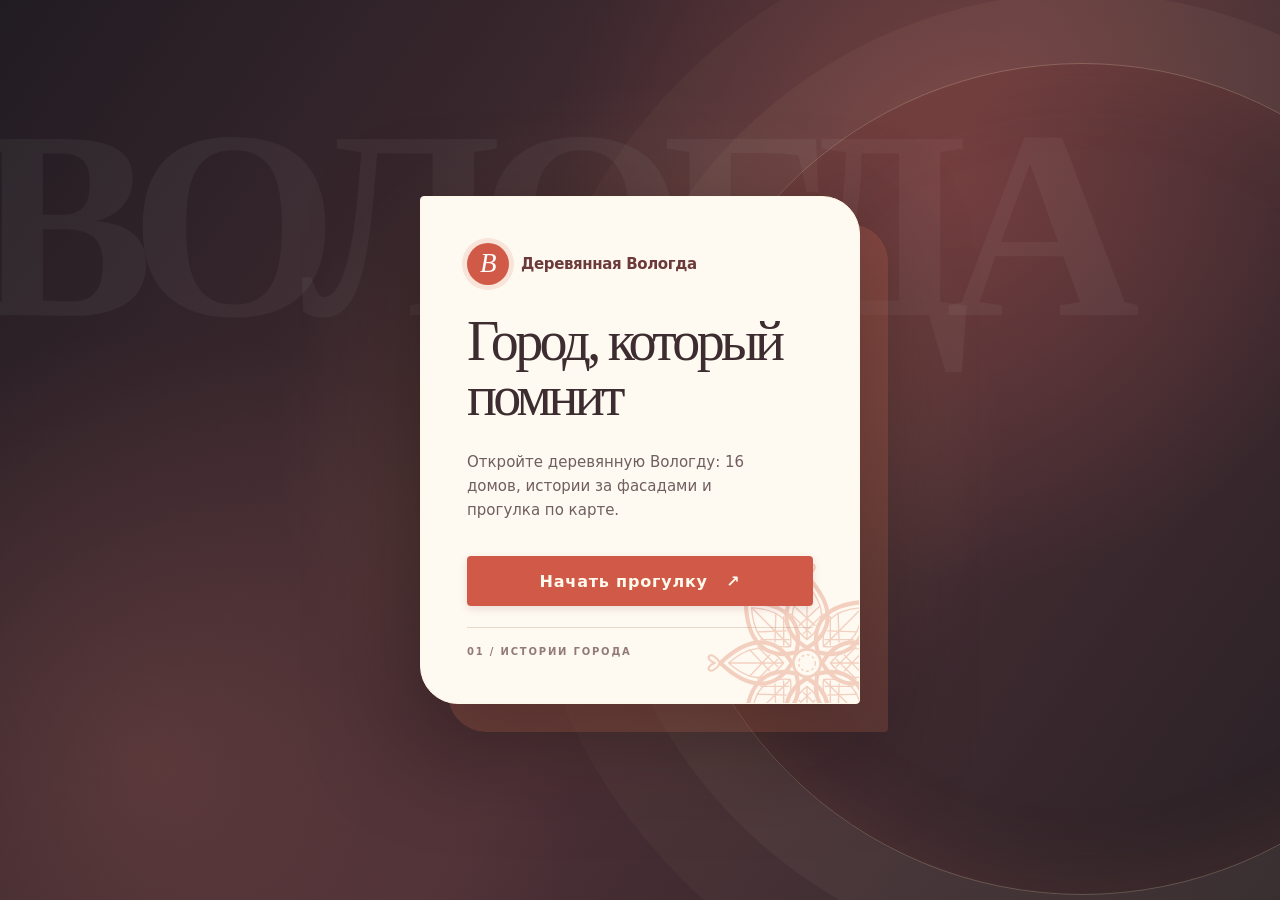
==== commit 57035d60: "Publish refreshed Vologda atlas with motion design" ====
--- a/index.html
+++ b/index.html
@@ -3,33 +3,33 @@
 <head>
   <meta charset="utf-8">
   <meta name="viewport" content="width=device-width, initial-scale=1">
-  <meta name="theme-color" content="#f8eeee">
+  <meta name="theme-color" content="#292126">
   <meta name="description" content="Интерактивная карта деревянных домов Вологды с историями и уличными панорамами.">
   <title>Деревянная Вологда — карта домов</title>
   <link rel="stylesheet" href="assets/leaflet.css">
   <link rel="stylesheet" href="styles.css">
+  <link rel="stylesheet" href="motion.css">
   <script src="assets/leaflet.js" defer></script>
-  <script src="app.js" defer></script>
+  <script src="app.js?v=public-atlas" defer></script>
 </head>
 <body class="locked">
   <section class="login-screen" aria-labelledby="login-title">
     <form class="login-card" id="login-form">
       <div class="brand"><span class="brand-symbol" aria-hidden="true">В</span>Деревянная Вологда</div>
-      <h1 id="login-title">Вход в путеводитель</h1>
-      <label>Логин<span class="login-field"><input id="login-name" autocomplete="username" required autocapitalize="none" spellcheck="false"></span></label>
-      <label>Пароль<span class="login-field"><input id="login-password" type="password" autocomplete="current-password" required></span></label>
-      <p id="login-error" role="alert"></p>
-      <button type="submit">Войти</button>
+      <h1 id="login-title">Город, который помнит</h1>
+      <p class="login-lead">Откройте деревянную Вологду: 16 домов, истории за фасадами и прогулка по карте.</p>
+      <button type="submit">Начать прогулку <span aria-hidden="true">↗</span></button>
     </form>
   </section>
   <header class="site-header">
     <div class="brand"><span class="brand-symbol" aria-hidden="true">В</span><span>Деревянная Вологда</span></div>
     <div class="header-note"><span class="header-dot"></span> Интерактивный путеводитель по городу</div>
-    <button type="button" id="logout">Выйти</button>
+    <button type="button" id="logout">На главную</button>
   </header>
 
   <main class="content">
     <aside class="sidebar" id="sidebar" aria-hidden="true" inert>
+      <div class="sidebar-progress" aria-hidden="true"></div>
       <button class="sidebar-close" id="sidebar-close" type="button" aria-label="Закрыть панель">×</button>
       <div class="sidebar-top">
         <p class="eyebrow"><span class="eyebrow-line"></span> Атлас деревянной архитектуры <span class="edition">01 / Вологда</span></p>
--- a/styles.css
+++ b/styles.css
@@ -1,5 +1,6 @@
 :root{--red:#b43f50;--red-dark:#842c3d;--ink:#392b31;--muted:#806e73;--line:#ead9dd;--glass:#fffaf9db;--shadow:0 22px 70px #512b3630,0 2px 12px #512b3610}
 *{box-sizing:border-box}
+.leaflet-control-attribution .leaflet-attribution-flag { display:none; }
 .login-screen, .locked > :is(.site-header,.content) { display:none; }
 :is(.locked,.switching-screen) .login-screen {
   position:fixed; inset:0; z-index:1200;
@@ -119,7 +120,24 @@
 .house-preview strong, .house-preview span { display: block; }
 .house-preview strong { color: var(--red-dark); font: 600 15px Georgia, serif; }
 .house-preview span { margin-top: 3px; font-size: 11px; }
-.map-pin, .number { position: relative; }
+.map-pin, .number {
+  position:relative;
+  width:34px;
+  height:30px;
+  border:1px solid #64313d;
+  border-radius:7px 7px 5px 5px;
+  background:linear-gradient(155deg,#963f51,#652938);
+  color:#fff7e6;
+  font:700 17px/1 Georgia,serif;
+  font-variant-numeric:lining-nums tabular-nums;
+  box-shadow:inset 0 0 0 2px #782f40,inset 0 0 0 3px #e5bd9a,0 2px 5px #46202d52;
+}
+.house-icon { display:grid; align-items:center; }
+.map-pin.selected, .house-button.active .number {
+  background:#fff2d8;
+  color:#662a39;
+  box-shadow:inset 0 0 0 2px #fff2d8,inset 0 0 0 3px #995666,0 2px 6px #46202d66;
+}
 .map-pin::before, .number::before {
   content: "";
   position: absolute;
--- a/motion.css
+++ b/motion.css
@@ -0,0 +1,447 @@
+/* Motion-led visual language for the Vologda atlas. */
+:root {
+  --red: #d05a47;
+  --red-dark: #672e33;
+  --ink: #30262a;
+  --muted: #74666a;
+  --line: #e8dcd5;
+  --glass: #fffaf2f2;
+  --shadow: 0 24px 70px #21171a32, 0 3px 12px #21171a13;
+  --ease-out: cubic-bezier(.16, 1, .3, 1);
+}
+
+body { background: #292126; }
+
+/* The title treatment is intentionally made from CSS so the page stays light. */
+:is(.locked, .switching-screen) .login-screen {
+  isolation: isolate;
+  animation: none;
+  background:
+    radial-gradient(circle at 75% 20%, #a5504a75 0, transparent 34%),
+    radial-gradient(circle at 12% 85%, #78484680 0, transparent 32%),
+    linear-gradient(125deg, #211c22, #4c3036 55%, #292126);
+}
+.login-screen::before {
+  content: "ВОЛОГДА";
+  position: absolute;
+  z-index: -1;
+  left: -2vw;
+  top: 13%;
+  color: #fff9ee0b;
+  font: 800 clamp(105px, 21vw, 350px)/.8 Georgia, serif;
+  letter-spacing: -.09em;
+  white-space: nowrap;
+  pointer-events: none;
+}
+.login-screen::after {
+  content: "";
+  position: absolute;
+  z-index: -1;
+  width: min(68vw, 830px);
+  aspect-ratio: 1;
+  right: -17%;
+  top: 7%;
+  border: 1px solid #ffdfb942;
+  border-radius: 50%;
+  box-shadow: 0 0 0 70px #ffdfb90b, 0 0 0 150px #ffdfb908, inset 0 0 90px #e17b5022;
+  pointer-events: none;
+}
+.login-card {
+  width: min(100%, 440px);
+  gap: 17px;
+  padding: clamp(28px, 5vw, 46px);
+  border: 1px solid #fff8e7;
+  border-radius: 4px 38px 4px 38px;
+  background: #fffaf1;
+  box-shadow: 28px 28px 0 #d76e5133, 0 35px 100px #0d080a80;
+}
+.login-card::before {
+  top: auto;
+  bottom: -70px;
+  right: -58px;
+  width: 220px;
+  height: 220px;
+  background: #d7745550;
+}
+.login-card::after {
+  content: "01 / ИСТОРИИ ГОРОДА";
+  display: block;
+  margin-top: 4px;
+  padding-top: 18px;
+  border-top: 1px solid #e8d6ca;
+  color: #927b76;
+  font-size: 10px;
+  font-weight: 800;
+  letter-spacing: .18em;
+}
+.login-card .brand { margin-bottom: 12px; color: #6d3a3a; }
+.brand-symbol {
+  border-radius: 50%;
+  background: #d05a47;
+  box-shadow: 0 0 0 5px #d05a4724;
+  font-style: italic;
+}
+.login-card h1 {
+  max-width: 340px;
+  margin: 0 0 10px;
+  color: #3d2d30;
+  font: 500 clamp(40px, 5vw, 56px)/.98 Georgia, serif;
+  letter-spacing: -.065em;
+}
+.login-lead {
+  max-width: 320px;
+  margin: 0 0 10px;
+  color: #705e60;
+  font-size: 15px;
+  line-height: 1.6;
+}
+.login-card button span { display: inline-block; margin-left: 12px; transition: transform .4s var(--ease-out); }
+.login-card button:hover span { transform: translate(4px, -4px); }
+.login-card label { color: #705e60; font-size: 11px; letter-spacing: .09em; text-transform: uppercase; }
+.login-card input {
+  min-height: 48px;
+  padding: 12px 14px;
+  border-color: #ddcec4;
+  border-radius: 4px;
+  background: #fffefa;
+  font-size: 15px;
+  letter-spacing: normal;
+}
+.login-card button {
+  min-height: 50px;
+  margin-top: 7px;
+  border-radius: 4px;
+  background: #d05a47;
+  color: #fff9ed;
+  letter-spacing: .05em;
+}
+.login-card button:is(:hover, :focus-visible) { background: #ae4336; box-shadow: 0 10px 28px #ae433644; }
+
+.map-region { background: #d9d2c6; }
+.map { filter: saturate(.62) sepia(.14) contrast(.98); }
+.map-region::after {
+  content: "";
+  position: absolute;
+  inset: 0;
+  z-index: 400;
+  pointer-events: none;
+  background: linear-gradient(90deg, #3b2a2b16, transparent 23%, transparent 74%, #3b2a2b15);
+}
+.site-header {
+  top: 16px;
+  left: 16px;
+  right: 16px;
+  height: 68px;
+  border: 1px solid #ffffff21;
+  border-radius: 8px 24px 8px 24px;
+  background: #34292ff2;
+  box-shadow: 0 15px 36px #24191c35;
+  color: #fff9ef;
+}
+.site-header::after { display: none; }
+.site-header .brand-symbol { width: 40px; height: 40px; font-size: 25px; }
+.header-note { color: #d6b8ad; font-size: 11px; letter-spacing: .06em; text-transform: uppercase; }
+.header-dot, .map-title-dot { background: #e8a36c; box-shadow: 0 0 0 4px #e8a36c26; }
+#logout { border: 1px solid #fff9ef38; border-radius: 999px; background: transparent; color: #fff9ef; }
+#logout:hover { background: #fff9ef20; }
+
+.sidebar {
+  top: 100px;
+  bottom: 16px;
+  left: 16px;
+  width: min(460px, calc(100vw - 32px));
+  border: 1px solid #fffaf2;
+  border-radius: 8px 34px 8px 34px;
+  background: #fffaf2f5;
+  box-shadow: 18px 20px 0 #36262a1c, var(--shadow);
+  transform: translateX(calc(-100% - 52px)) rotate(-2deg);
+  transform-origin: left top;
+  transition: transform .68s var(--ease-out), opacity .4s, visibility .4s;
+}
+.sidebar.is-open { transform: translateX(0) rotate(0); }
+.sidebar-top { padding: 38px 30px 22px; }
+.sidebar-close, .dialog-close { border-radius: 50%; background: #f0e2d5; color: #5c3435; }
+.eyebrow { color: #bd5848; font-size: 10px; letter-spacing: .16em; }
+.edition { color: #a3948b; }
+.sidebar h1 { max-width: 400px; color: #30262a; font-size: clamp(47px, 4.2vw, 63px); }
+.sidebar h1 em { color: #d05a47; }
+.intro { margin-top: 20px; font-size: 13px; }
+.hero-stats { gap: 14px; padding: 18px 0; }
+.hero-stats > div { display: grid; gap: 2px; }
+.hero-stats strong { color: #3a2b2f; font: 500 35px/.95 Georgia, serif; }
+.hero-stats span { font-size: 10px; font-weight: 700; letter-spacing: .08em; text-transform: uppercase; }
+.controls-caption, .list-heading { color: #ae4f40; }
+.search-wrap, .filter-row select { border-radius: 5px; background: #fffefa; }
+.view-tabs { border-radius: 6px; background: #eee5dc; }
+.view-tab { border-radius: 4px; }
+.view-tab.active { background: #fffefa; }
+.list-heading { padding-left: 30px; padding-right: 30px; }
+.house-list { gap: 9px; padding-left: 20px; padding-right: 20px; }
+.house-button {
+  border-radius: 5px 17px 5px 17px;
+  background: #fffefa;
+  transition: transform .3s var(--ease-out), background-color .3s, border-color .3s, box-shadow .3s;
+}
+.house-button:hover, .house-button:focus-visible, .house-button.active {
+  border-color: #d9a494;
+  background: #fff4eb;
+  transform: translateX(5px);
+}
+.house-button.active { box-shadow: inset 4px 0 #d05a47, 0 10px 22px #843b481c; }
+.house-name { font-size: 14px; }
+.number { flex: none; }
+.sidebar-footer { padding-left: 30px; padding-right: 30px; }
+
+.details-toggle, .map-title, .map-legend, .map-actions button, .map-actions a {
+  border: 1px solid #fffaf28c;
+  background: #fffaf2ef;
+  color: #4c3538;
+  box-shadow: 0 12px 30px #3323272d;
+}
+.details-toggle { top: 105px; left: 20px; border-radius: 6px 22px 6px 22px; }
+.toggle-icon { border-radius: 50%; background: #d05a47; color: #fff8ec; }
+.toggle-arrow { color: #d05a47; }
+.map-title { top: 105px; right: 20px; border-radius: 999px; }
+.map-legend { bottom: 85px; left: 20px; border-radius: 5px 16px 5px 16px; }
+.legend-mark { background: #e9d7c7; color: #bd5848; }
+.map-actions { right: 20px; bottom: 20px; }
+.map-actions button, .map-actions a { border-radius: 5px 15px 5px 15px; }
+.map-actions button:first-child { border-color: #3a2b2f; background: #3a2b2f; color: #fff9ef; }
+.map-actions button:first-child:hover { background: #5a3b3f; }
+.leaflet-control-zoom { margin-top: 185px !important; margin-left: 20px !important; }
+.leaflet-control-zoom a { background: #fffaf2 !important; color: #a7463c !important; }
+.map-pin, .number {
+  width: 34px;
+  height: 34px;
+  display: grid;
+  place-items: center;
+  border-radius: 50%;
+  font: 700 13px/1 ui-sans-serif, system-ui, sans-serif;
+  font-variant-numeric: tabular-nums;
+}
+.map-pin {
+  border: 2px solid #fffaf2;
+  background: #392b30;
+  color: #fffaf2;
+  box-shadow: 0 0 0 1px #392b3040, 0 5px 13px #27191d66;
+}
+.number {
+  border: 1px solid #e0cfc1;
+  background: #f1e5da;
+  color: #793f39;
+  box-shadow: none;
+}
+.map-pin::before, .number::before { display: none; }
+.map-pin.selected, .house-button.active .number {
+  border-color: #fffaf2;
+  background: #d05a47;
+  color: #fffaf2;
+  box-shadow: 0 0 0 4px #d05a4740, 0 6px 16px #692e2f70;
+}
+.house-button.active .number { box-shadow: 0 0 0 3px #d05a4725; }
+.map-pin.selected::after { border-radius: 50%; }
+.house-digit { animation: none !important; }
+.detail-dialog { border-radius: 5px 30px 5px 30px; background: #fffaf2; }
+.detail-dialog::backdrop { background: #241b20b8; }
+.dialog-title { color: #34292f; }
+.dialog-favorite { border-radius: 4px; }
+
+@media (prefers-reduced-motion: no-preference) {
+  .login-screen::before { animation: title-drift 22s ease-in-out infinite alternate; }
+  .login-screen::after { animation: orbit-breathe 14s ease-in-out infinite alternate; }
+  .login-card { animation: card-enter .9s var(--ease-out) both; }
+  .login-card > :not(.brand) { animation: content-enter .7s var(--ease-out) both; }
+  .login-card h1 { animation-delay: .12s; }
+  .login-lead { animation-delay: .2s; }
+  .login-card label:nth-of-type(1) { animation-delay: .2s; }
+  .login-card label:nth-of-type(2) { animation-delay: .28s; }
+  .login-card button { animation-delay: .36s; }
+  .site-header { animation: header-enter .7s var(--ease-out) both; }
+  .details-toggle { animation: content-enter .7s .2s var(--ease-out) both; }
+  .map-title { animation: content-enter .7s .3s var(--ease-out) both; }
+  .map-legend { animation: content-enter .7s .45s var(--ease-out) both; }
+  .map-actions { animation: content-enter .7s .5s var(--ease-out) both; }
+  .sidebar.is-open .eyebrow,
+  .sidebar.is-open h1,
+  .sidebar.is-open .intro,
+  .sidebar.is-open .hero-stats,
+  .sidebar.is-open .controls-caption,
+  .sidebar.is-open .search-wrap,
+  .sidebar.is-open .filter-row,
+  .sidebar.is-open .view-tabs,
+  .sidebar.is-open .list-heading { animation: content-enter .65s var(--ease-out) both; }
+  .sidebar.is-open h1 { animation-delay: .08s; }
+  .sidebar.is-open .intro { animation-delay: .13s; }
+  .sidebar.is-open .hero-stats { animation-delay: .18s; }
+  .sidebar.is-open .controls-caption { animation-delay: .22s; }
+  .sidebar.is-open .search-wrap { animation-delay: .26s; }
+  .sidebar.is-open .filter-row { animation-delay: .3s; }
+  .sidebar.is-open .view-tabs { animation-delay: .34s; }
+  .sidebar.is-open .list-heading { animation-delay: .38s; }
+  .sidebar.is-open .house-row:not([hidden]) { animation: row-enter .55s var(--ease-out) both; animation-delay: var(--row-delay); }
+  .house-icon .map-pin { animation: pin-enter .55s var(--ease-out) both; }
+  .map-pin.selected::after { animation-duration: .9s; }
+  .map-title-dot { animation: dot-pulse 2.8s ease-in-out infinite; }
+  .detail-dialog[open] { animation: dialog-enter .48s var(--ease-out) both; }
+  .detail-dialog[open]::backdrop { animation: backdrop-enter .35s ease-out both; }
+  .dialog-head, .dialog-content { animation: content-enter .55s .1s var(--ease-out) both; }
+  @keyframes title-drift { to { transform: translateX(-5vw); } }
+  @keyframes orbit-breathe { to { transform: scale(1.09) rotate(10deg); opacity: .65; } }
+  @keyframes card-enter { from { opacity: 0; transform: translateY(32px) rotate(-2deg) scale(.96); } to { opacity: 1; transform: none; } }
+  @keyframes content-enter { from { opacity: 0; transform: translateY(17px); } to { opacity: 1; transform: none; } }
+  @keyframes header-enter { from { opacity: 0; transform: translateY(-20px); } to { opacity: 1; transform: none; } }
+  @keyframes row-enter { from { opacity: 0; transform: translateX(-17px); } to { opacity: 1; transform: none; } }
+  @keyframes pin-enter { from { opacity: 0; transform: translateY(-15px) scale(.55); } to { opacity: 1; transform: none; } }
+  @keyframes dot-pulse { 50% { box-shadow: 0 0 0 8px #e8a36c0b; } }
+  @keyframes dialog-enter { from { opacity: 0; transform: translateY(25px) scale(.96); } to { opacity: 1; transform: none; } }
+  @keyframes backdrop-enter { from { opacity: 0; } to { opacity: 1; } }
+}
+
+@media (max-width: 600px) {
+  .login-screen::before { top: 19%; font-size: 28vw; }
+  .login-screen::after { width: 100vw; right: -60%; top: 3%; }
+  .login-card { box-shadow: 12px 12px 0 #d76e5133, 0 25px 70px #0d080a70; }
+  .site-header { top: 10px; left: 10px; right: 10px; height: 60px; }
+  .sidebar { top: 82px; bottom: 10px; left: 10px; width: calc(100vw - 20px); }
+  .sidebar-top { padding: 30px 21px 17px; }
+  .sidebar h1 { font-size: clamp(42px, 11vw, 58px); }
+  .list-heading, .sidebar-footer { padding-left: 21px; padding-right: 21px; }
+  .house-list { padding-left: 12px; padding-right: 12px; }
+  .details-toggle { top: 84px; left: 12px; }
+  .map-title { top: 84px; right: 12px; }
+  .map-actions { right: 12px; bottom: 15px; }
+  .leaflet-control-zoom { margin-top: 160px !important; margin-left: 12px !important; }
+}
+@media (max-width: 390px) {
+  .map-title { top: 145px; }
+  .leaflet-control-zoom { margin-top: 210px !important; }
+}
+@media (prefers-reduced-motion: reduce) {
+  .login-screen::before, .login-screen::after, .login-card, .login-card > *,
+  .site-header, .details-toggle, .map-title, .map-legend, .map-actions,
+  .sidebar.is-open *, .house-icon .map-pin, .detail-dialog[open],
+  .detail-dialog[open]::backdrop, .dialog-head, .dialog-content { animation: none !important; }
+  .sidebar { transform: translateX(calc(-100% - 52px)); }
+}
+
+/* Small, deliberate reactions make the atlas feel responsive. */
+:is(.locked, .switching-screen) .login-screen {
+  background:
+    radial-gradient(520px circle at var(--pointer-x, 50%) var(--pointer-y, 50%), #e79a6940, transparent 70%),
+    radial-gradient(circle at 75% 20%, #a5504a75 0, transparent 34%),
+    radial-gradient(circle at 12% 85%, #78484680 0, transparent 32%),
+    linear-gradient(125deg, #211c22, #4c3036 55%, #292126);
+}
+.login-card { transition: box-shadow .5s var(--ease-out), border-color .5s; }
+.login-card:focus-within { border-color: #e7aa7c; box-shadow: 28px 28px 0 #d76e5133, 0 40px 110px #0d080a98; }
+.login-card button { position: relative; overflow: hidden; }
+.login-card button::after,
+.map-actions button::after,
+.map-actions a::after {
+  content: "";
+  position: absolute;
+  inset: -60% auto -60% -30%;
+  width: 18%;
+  transform: translateX(-180%) rotate(22deg);
+  background: linear-gradient(90deg, transparent, #fff9ef55, transparent);
+  pointer-events: none;
+}
+.login-card button:hover::after,
+.map-actions button:hover::after,
+.map-actions a:hover::after { transform: translateX(800%) rotate(22deg); }
+.sidebar-progress {
+  position: sticky;
+  z-index: 6;
+  top: 0;
+  display: block;
+  height: 3px;
+  margin-bottom: -3px;
+  background: #d05a47;
+  transform: scaleX(var(--scroll-progress, 0));
+  transform-origin: left;
+  pointer-events: none;
+}
+.sidebar h1 em { position: relative; width: fit-content; }
+.sidebar h1 em::after {
+  content: "";
+  position: absolute;
+  height: 5px;
+  left: 2px;
+  right: 0;
+  bottom: -7px;
+  background: #d05a47;
+  border-radius: 100%;
+  transform: scaleX(.2) rotate(-1deg);
+  transform-origin: left;
+  opacity: .7;
+}
+.search-wrap { position: relative; overflow: hidden; }
+.search-wrap::after {
+  content: "";
+  position: absolute;
+  right: 100%;
+  bottom: 0;
+  left: 0;
+  height: 2px;
+  background: #d05a47;
+  transition: right .45s var(--ease-out);
+  pointer-events: none;
+}
+.search-wrap:focus-within::after { right: 0; }
+.search-wrap svg { transition: transform .4s var(--ease-out), stroke .3s; }
+.search-wrap:focus-within svg { transform: rotate(-12deg) scale(1.12); stroke: #d05a47; }
+.filter-row select { transition: border-color .25s, box-shadow .25s, transform .35s var(--ease-out); }
+.filter-row select:hover { border-color: #d2a69a; }
+.filter-row select:focus-visible { box-shadow: 0 0 0 4px #d05a4720; }
+.view-tab { transition: transform .35s var(--ease-out), background-color .3s, box-shadow .3s, color .3s; }
+.view-tab:hover:not(.active) { transform: translateY(-2px); color: #793f39; }
+.view-tab.active { box-shadow: 0 5px 14px #6e423020; }
+.house-button { position: relative; overflow: hidden; isolation: isolate; }
+.house-button::after {
+  content: "";
+  position: absolute;
+  z-index: -1;
+  inset: 0;
+  background: linear-gradient(100deg, transparent 35%, #fff 58%, transparent 76%);
+  transform: translateX(-110%);
+  pointer-events: none;
+}
+.house-button:is(:hover, :focus-visible)::after { transform: translateX(110%); }
+.house-button .number { transition: transform .4s var(--ease-out), color .3s, background-color .3s, box-shadow .3s; }
+.house-button:is(:hover, :focus-visible) .number { transform: rotate(-10deg) scale(1.08); }
+.house-copy { transition: transform .4s var(--ease-out); }
+.house-button:is(:hover, :focus-visible) .house-copy { transform: translateX(3px); }
+.favorite-button { transition: transform .35s var(--ease-out), color .25s, background-color .25s; }
+.favorite-button:hover { transform: translateY(-50%) rotate(-12deg) scale(1.12); }
+.favorite-button[aria-pressed="true"] { color: #d05a47; }
+.details-toggle { overflow: hidden; }
+.details-toggle .toggle-icon { transition: transform .5s var(--ease-out), background-color .3s; }
+.details-toggle .toggle-arrow { transition: transform .5s var(--ease-out); }
+.details-toggle:hover .toggle-icon { transform: rotate(45deg); }
+.details-toggle:hover .toggle-arrow { transform: translate(3px, -3px); }
+.map-actions button, .map-actions a { position: relative; overflow: hidden; }
+.map-pin { transition: transform .38s var(--ease-out), background-color .3s, box-shadow .3s, color .3s; }
+.house-icon:is(:hover, :focus-visible) .map-pin { transform: translateY(-4px) scale(1.13); box-shadow: 0 0 0 5px #d05a4730, 0 10px 20px #27191d70; }
+.map-pin.selected { transform: scale(1.12); }
+.dialog-close { transition: transform .4s var(--ease-out), background-color .3s; }
+.dialog-close:hover { transform: rotate(90deg); }
+.dialog-links a { display: inline-block; text-decoration-thickness: 1px; text-underline-offset: 4px; transition: color .25s, transform .35s var(--ease-out); }
+.dialog-links a:hover { color: #d05a47; transform: translateX(3px); }
+
+@media (prefers-reduced-motion: no-preference) {
+  .login-card button::after, .map-actions button::after, .map-actions a::after { transition: transform .8s var(--ease-out); }
+  .login-card > :not(.brand), .details-toggle { animation-fill-mode: backwards; }
+  .sidebar h1 em::after { transition: transform .8s .3s var(--ease-out); }
+  .sidebar.is-open h1 em::after { transform: scaleX(1) rotate(-1deg); }
+  .house-button::after { transition: transform .85s var(--ease-out); }
+  .house-icon .map-pin { animation-delay: var(--pin-delay, 0ms); animation-fill-mode: backwards; }
+  .detail-dialog[open] .panorama { animation: panorama-enter .7s .12s var(--ease-out) both; }
+  .detail-dialog[open] .dialog-links { animation: content-enter .6s .25s var(--ease-out) both; }
+  @keyframes panorama-enter { from { opacity: .2; clip-path: inset(0 0 100% 0); } to { opacity: 1; clip-path: inset(0); } }
+}
+@media (prefers-reduced-motion: reduce) {
+  .login-card button::after, .map-actions button::after, .map-actions a::after, .house-button::after { display: none; }
+  .sidebar h1 em::after { transform: scaleX(1) rotate(-1deg); }
+  .house-icon:is(:hover, :focus-visible) .map-pin { transform: none; }
+  .map-pin.selected { transform: none; }
+}
